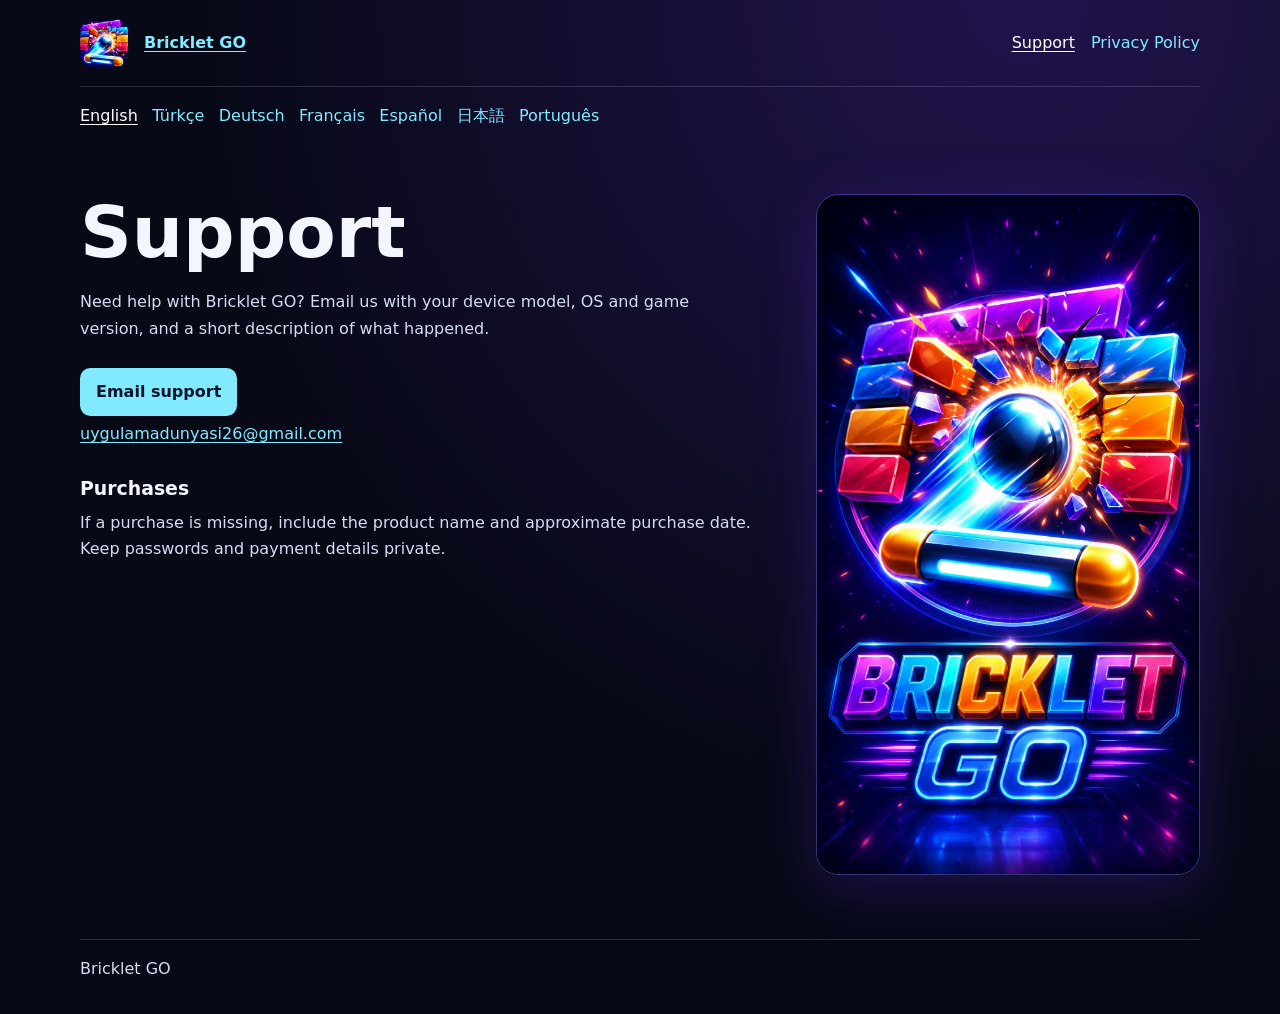
==== index.html @ 7c962b7e "Add Bricklet GO support and privacy pages" ====
<!doctype html>
<html lang="en">
<head>
<meta charset="utf-8">
<meta name="viewport" content="width=device-width, initial-scale=1">
<title>Support | Bricklet GO</title>
<link rel="icon" href="icon.jpg">
<link rel="stylesheet" href="style.css">
</head>
<body><div class="wrap">
<header><a class="brand" href="index.html"><img src="icon.jpg" width="48" height="48" alt="">Bricklet GO</a><nav><a href="index.html" aria-current=page>Support</a> <a href="privacy.html">Privacy Policy</a></nav></header>
<nav class="languages"><a href="index.html" lang="en" hreflang="en" aria-current=page>English</a> <a href="tr-index.html" lang="tr" hreflang="tr">Türkçe</a> <a href="de-index.html" lang="de" hreflang="de">Deutsch</a> <a href="fr-index.html" lang="fr" hreflang="fr">Français</a> <a href="es-index.html" lang="es" hreflang="es">Español</a> <a href="ja-index.html" lang="ja" hreflang="ja">日本語</a> <a href="pt-index.html" lang="pt" hreflang="pt">Português</a></nav>
<main><div class="grid"><article><h1>Support</h1><p>Need help with Bricklet GO? Email us with your device model, OS and game version, and a short description of what happened.</p><a class="cta" href="mailto:uygulamadunyasi26@gmail.com">Email support</a><p><a href="mailto:uygulamadunyasi26@gmail.com">uygulamadunyasi26@gmail.com</a></p><h2>Purchases</h2><p>If a purchase is missing, include the product name and approximate purchase date. Keep passwords and payment details private.</p></article><img class="art" src="splash.jpg" width="675" height="1200" alt="Bricklet GO"></div></main>
<footer>Bricklet GO</footer>
</div></body>
</html>
---- style.css ----
:root{color-scheme:dark;font:100%/1.65 system-ui,sans-serif;background:#070917;color:#f4f6ff}
*{box-sizing:border-box}body{margin:0;background:radial-gradient(ellipse at 80% 0%,#22134c,transparent 52rem)}
.wrap{width:min(70rem,100% - 2rem);margin:auto}header,nav,.brand,.languages{display:flex;align-items:center;gap:1rem;flex-wrap:wrap}
header{justify-content:space-between;padding:1.2rem 0;border-bottom:1px solid #ffffff24}.brand{font-weight:800}.brand img{width:3rem;border-radius:.8rem}a{color:#83eaff;text-underline-offset:.2em}a:focus-visible{outline:2px solid #ffcf69;outline-offset:3px}
.languages{gap:.5rem .9rem;padding:1rem 0}.languages a,nav a{text-decoration:none}.languages [aria-current],nav [aria-current]{color:#fff;text-decoration:underline}
main{padding:clamp(1rem,4vw,3rem) 0 4rem}.grid{display:grid;grid-template-columns:minmax(0,1fr) minmax(14rem,24rem);gap:clamp(1rem,5vw,5rem);align-items:start}
.art{width:100%;height:auto;border-radius:1.4rem;border:1px solid #8176ff65;box-shadow:0 12px 55px #4f29c64d}
h1{font-size:clamp(2.2rem,6vw,4.5rem);line-height:1.06;margin:0 0 1.2rem;overflow-wrap:anywhere}h2{font-size:1.18rem;margin:1.6rem 0 .25rem}p{margin:.35rem 0;color:#d6dcf2}article{max-width:49rem}
.cta{display:inline-block;margin-top:1.3rem;background:#82eaff;color:#061329;font-weight:750;padding:.65rem 1rem;border-radius:.65rem;text-decoration:none}footer{border-top:1px solid #ffffff24;padding:1rem 0 2rem;color:#d6dcf2}
@media(max-width:700px){.grid{grid-template-columns:1fr}.art{max-width:19rem}header{gap:.5rem}}
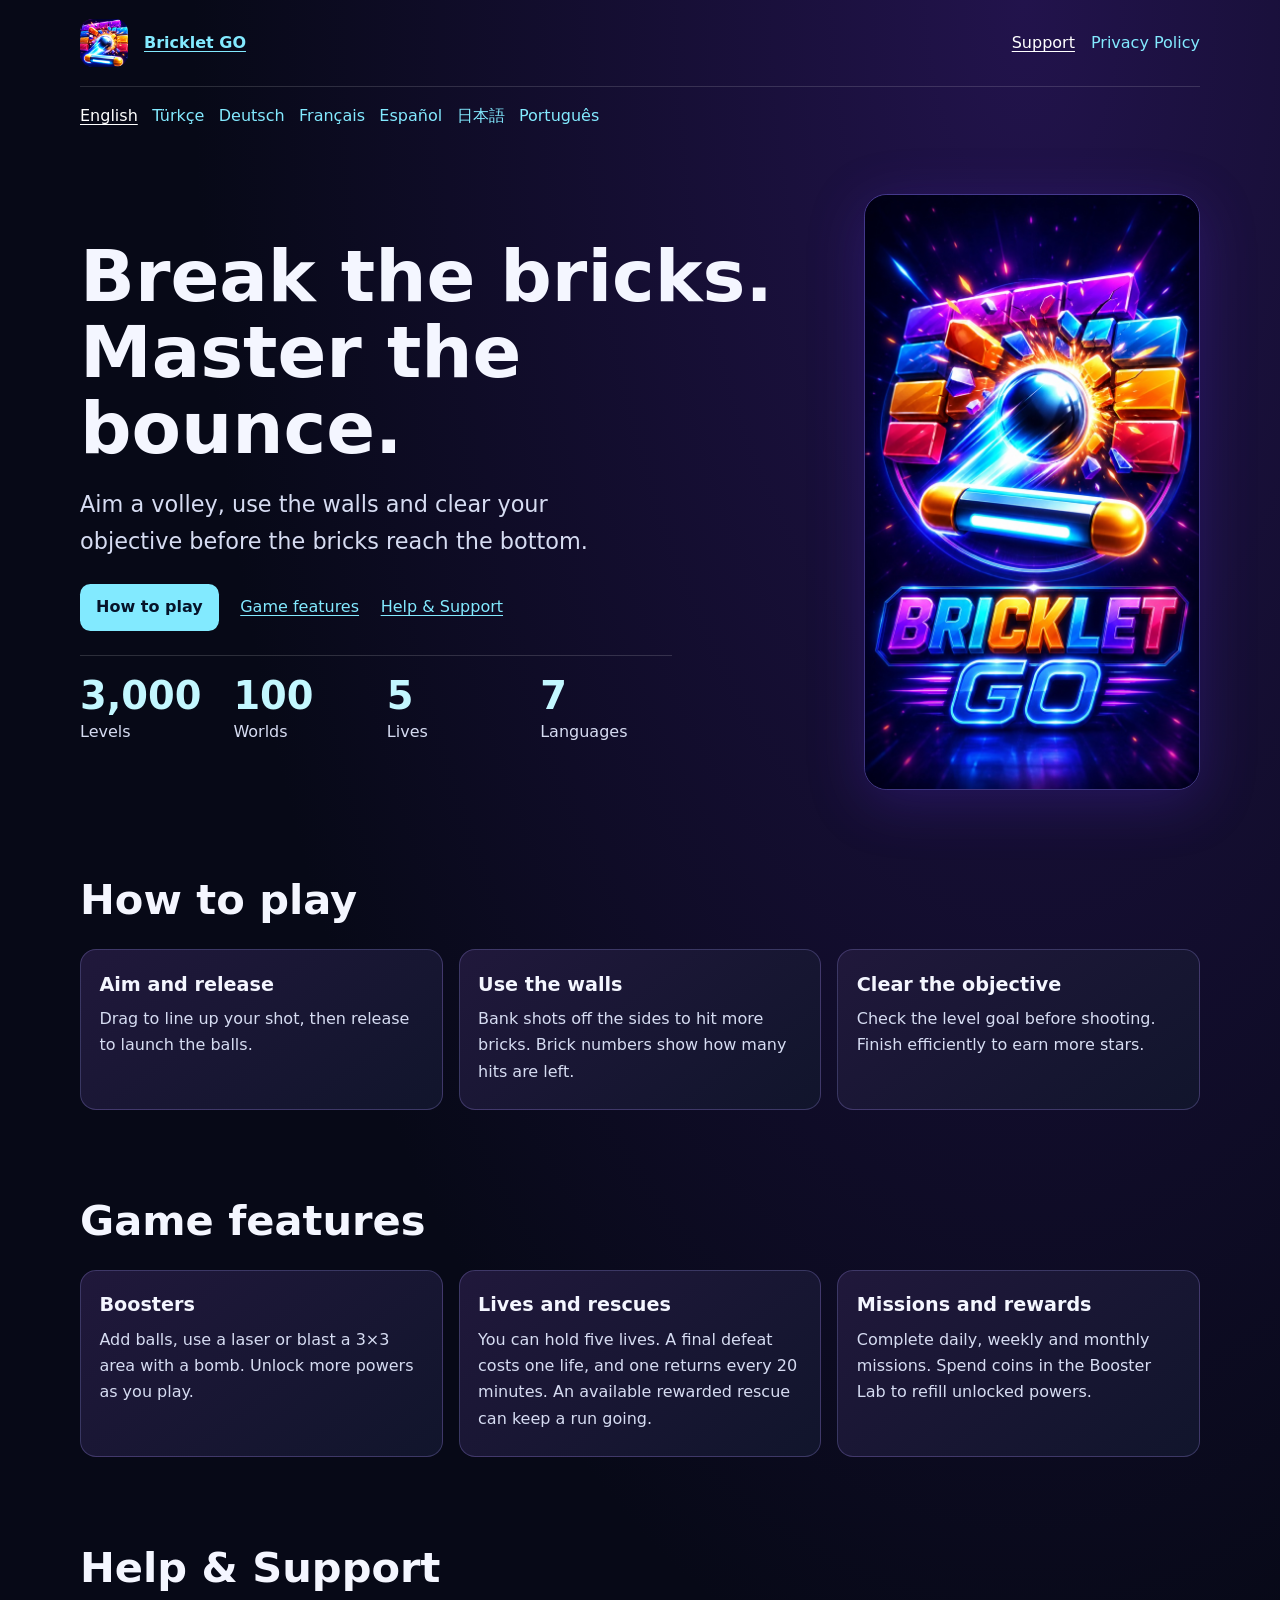
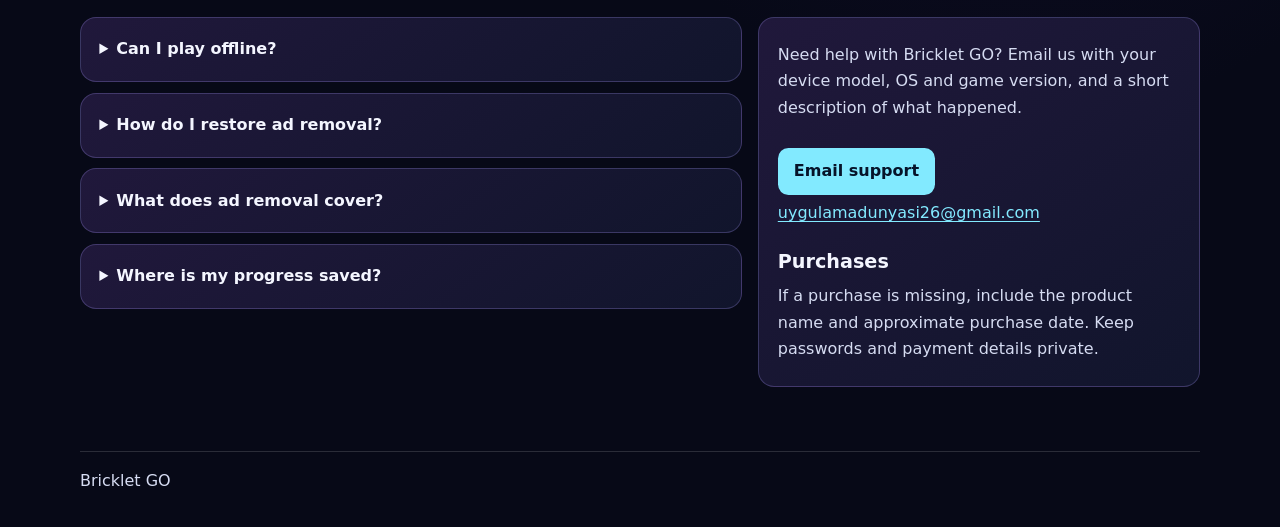
==== commit a3b1c18d: "Expand game guide and support in all seven languages" ====
--- a/index.html
+++ b/index.html
@@ -10,7 +10,12 @@
 <body><div class="wrap">
 <header><a class="brand" href="index.html"><img src="icon.jpg" width="48" height="48" alt="">Bricklet GO</a><nav><a href="index.html" aria-current=page>Support</a> <a href="privacy.html">Privacy Policy</a></nav></header>
 <nav class="languages"><a href="index.html" lang="en" hreflang="en" aria-current=page>English</a> <a href="tr-index.html" lang="tr" hreflang="tr">Türkçe</a> <a href="de-index.html" lang="de" hreflang="de">Deutsch</a> <a href="fr-index.html" lang="fr" hreflang="fr">Français</a> <a href="es-index.html" lang="es" hreflang="es">Español</a> <a href="ja-index.html" lang="ja" hreflang="ja">日本語</a> <a href="pt-index.html" lang="pt" hreflang="pt">Português</a></nav>
-<main><div class="grid"><article><h1>Support</h1><p>Need help with Bricklet GO? Email us with your device model, OS and game version, and a short description of what happened.</p><a class="cta" href="mailto:uygulamadunyasi26@gmail.com">Email support</a><p><a href="mailto:uygulamadunyasi26@gmail.com">uygulamadunyasi26@gmail.com</a></p><h2>Purchases</h2><p>If a purchase is missing, include the product name and approximate purchase date. Keep passwords and payment details private.</p></article><img class="art" src="splash.jpg" width="675" height="1200" alt="Bricklet GO"></div></main>
+<main id="top">
+<section class="grid hero"><div><h1>Break the bricks. Master the bounce.</h1><p class="lead">Aim a volley, use the walls and clear your objective before the bricks reach the bottom.</p><div class="actions"><a class="cta" href="#how-to-play">How to play</a><a href="#features">Game features</a><a href="#support">Help &amp; Support</a></div><div class="stats"><div><strong>3,000</strong><span>Levels</span></div><div><strong>100</strong><span>Worlds</span></div><div><strong>5</strong><span>Lives</span></div><div><strong>7</strong><span>Languages</span></div></div></div><img class="art" src="splash.jpg" width="675" height="1200" alt="Bricklet GO"></section>
+<section class="band" id="how-to-play"><h2>How to play</h2><div class="cards"><article class="tile"><h3>Aim and release</h3><p>Drag to line up your shot, then release to launch the balls.</p></article><article class="tile"><h3>Use the walls</h3><p>Bank shots off the sides to hit more bricks. Brick numbers show how many hits are left.</p></article><article class="tile"><h3>Clear the objective</h3><p>Check the level goal before shooting. Finish efficiently to earn more stars.</p></article></div></section>
+<section class="band" id="features"><h2>Game features</h2><div class="cards"><article class="tile"><h3>Boosters</h3><p>Add balls, use a laser or blast a 3×3 area with a bomb. Unlock more powers as you play.</p></article><article class="tile"><h3>Lives and rescues</h3><p>You can hold five lives. A final defeat costs one life, and one returns every 20 minutes. An available rewarded rescue can keep a run going.</p></article><article class="tile"><h3>Missions and rewards</h3><p>Complete daily, weekly and monthly missions. Spend coins in the Booster Lab to refill unlocked powers.</p></article></div></section>
+<section class="band" id="support"><h2>Help &amp; Support</h2><div class="support-grid"><div><details><summary>Can I play offline?</summary><p>You can play levels offline. Ads and the store need an internet connection.</p></details><details><summary>How do I restore ad removal?</summary><p>Use Restore Purchases in the store with the original store account. Coin packs are consumable.</p></details><details><summary>What does ad removal cover?</summary><p>It removes interstitial ads. Rewarded videos remain optional.</p></details><details><summary>Where is my progress saved?</summary><p>Progress is stored on your device. Cloud transfer is unavailable. Settings lets you reset progress and start again from level 1.</p></details></div><div class="tile contact"><p>Need help with Bricklet GO? Email us with your device model, OS and game version, and a short description of what happened.</p><a class="cta" href="mailto:uygulamadunyasi26@gmail.com">Email support</a><p><a href="mailto:uygulamadunyasi26@gmail.com">uygulamadunyasi26@gmail.com</a></p><h2>Purchases</h2><p>If a purchase is missing, include the product name and approximate purchase date. Keep passwords and payment details private.</p></div></div></section>
+</main>
 <footer>Bricklet GO</footer>
 </div></body>
 </html>
--- a/style.css
+++ b/style.css
@@ -8,3 +8,13 @@
 h1{font-size:clamp(2.2rem,6vw,4.5rem);line-height:1.06;margin:0 0 1.2rem;overflow-wrap:anywhere}h2{font-size:1.18rem;margin:1.6rem 0 .25rem}p{margin:.35rem 0;color:#d6dcf2}article{max-width:49rem}
 .cta{display:inline-block;margin-top:1.3rem;background:#82eaff;color:#061329;font-weight:750;padding:.65rem 1rem;border-radius:.65rem;text-decoration:none}footer{border-top:1px solid #ffffff24;padding:1rem 0 2rem;color:#d6dcf2}
 @media(max-width:700px){.grid{grid-template-columns:1fr}.art{max-width:19rem}header{gap:.5rem}}
+.hero{align-items:center;grid-template-columns:minmax(0,1fr) minmax(14rem,21rem)}
+.lead{font-size:clamp(1.1rem,2.2vw,1.4rem);max-width:36rem}
+.actions,.stats{display:flex;align-items:center;flex-wrap:wrap;gap:1rem 1.35rem;margin-top:1.5rem}
+.actions .cta{margin:0}.stats{display:grid;grid-template-columns:repeat(4,minmax(0,1fr));padding-top:1.1rem;border-top:1px solid #ffffff26;max-width:37rem}
+.stats strong,.stats span{display:block}.stats strong{color:#c3f7ff;font-size:clamp(1.35rem,3.5vw,2.4rem);line-height:1.2}.stats span{color:#d6dcf2}
+.band{padding-top:clamp(2.4rem,6vw,5rem);scroll-margin-top:1rem}
+.band h2{font-size:clamp(1.7rem,4vw,2.6rem);margin:0 0 .9rem}.tile h3{margin:0;font-size:1.2rem}
+.cards{display:grid;grid-template-columns:repeat(3,minmax(0,1fr));gap:1rem}.tile,details{background:linear-gradient(145deg,#20183b,#11152c);border:1px solid #ab9cff40;border-radius:1rem;padding:1.15rem}
+.support-grid{display:grid;grid-template-columns:1.5fr 1fr;gap:1rem;align-items:start}details+details{margin-top:.65rem}summary{cursor:pointer;font-weight:700}.contact a{overflow-wrap:anywhere}.contact h2{font-size:1.2rem;margin:1.2rem 0 .25rem}
+@media(max-width:700px){.hero,.cards,.support-grid{grid-template-columns:1fr}.hero .art{justify-self:center}.stats{grid-template-columns:repeat(2,minmax(0,1fr))}}
